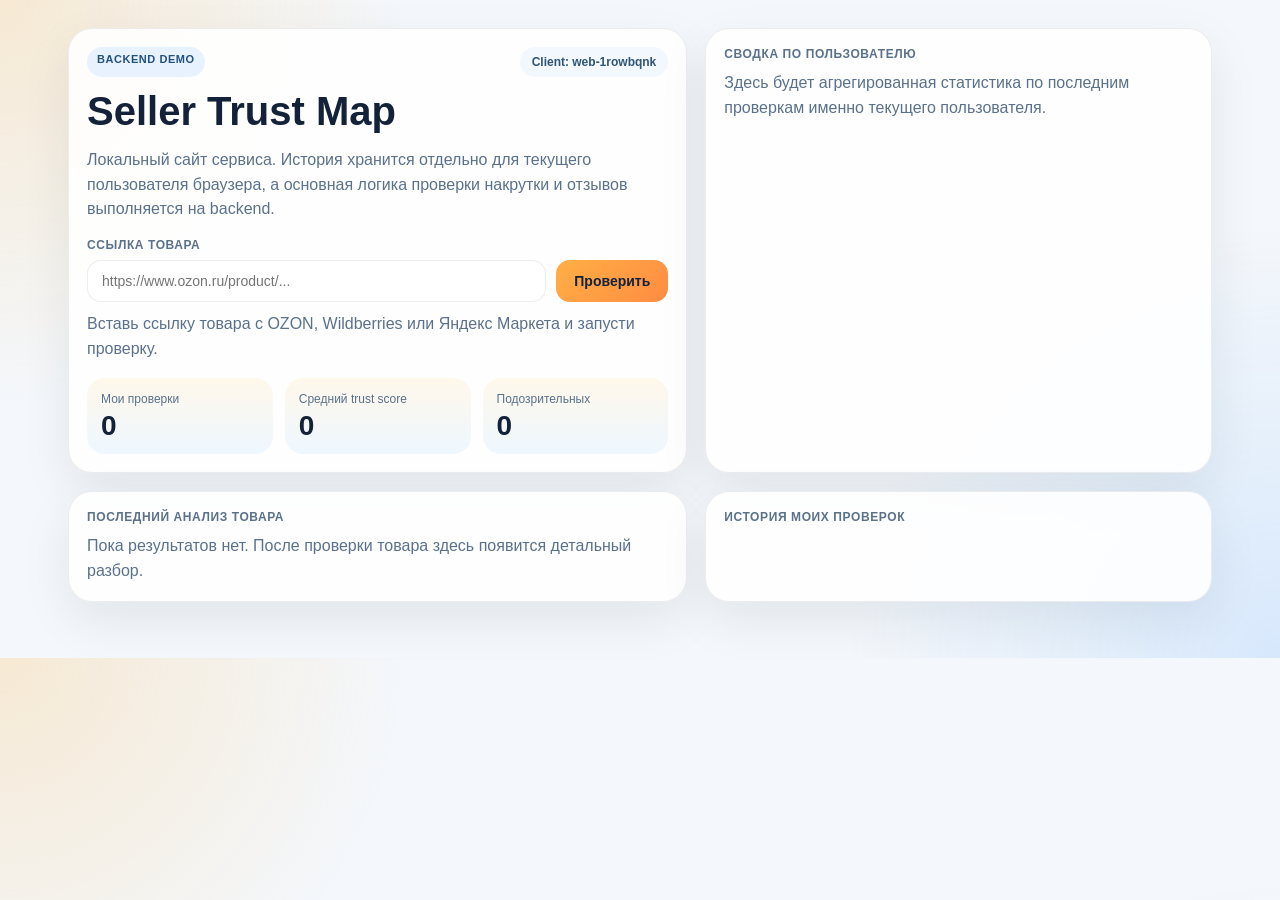
==== backend-go/internal/app/web/index.html @ 6059c46f "first commit" ====
<!DOCTYPE html>
<html lang="ru">
<head>
  <meta charset="UTF-8">
  <meta name="viewport" content="width=device-width, initial-scale=1.0">
  <title>Seller Trust Map Dashboard</title>
  <style>
    :root {
      --bg: #f4f7fb;
      --card: rgba(255, 255, 255, 0.88);
      --line: rgba(19, 34, 56, 0.08);
      --text: #132238;
      --muted: #5a718b;
      --warm: #ffaf45;
      --warm-2: #ff8c42;
      --ok: #dff7e8;
      --warn: #fff1cb;
      --bad: #ffe1df;
      --soft: #eef6ff;
    }

    * { box-sizing: border-box; }
    body {
      margin: 0;
      font-family: "Segoe UI", sans-serif;
      color: var(--text);
      background:
        radial-gradient(circle at top left, rgba(255, 188, 84, 0.24), transparent 28%),
        radial-gradient(circle at bottom right, rgba(84, 165, 255, 0.18), transparent 30%),
        var(--bg);
    }

    .page {
      max-width: 1180px;
      margin: 0 auto;
      padding: 28px 18px 56px;
    }

    .hero, .result-grid {
      display: grid;
      grid-template-columns: 1.1fr 0.9fr;
      gap: 18px;
    }

    .result-grid { margin-top: 18px; }

    .card {
      background: var(--card);
      border: 1px solid var(--line);
      border-radius: 24px;
      padding: 18px;
      box-shadow: 0 18px 50px rgba(19, 34, 56, 0.08);
    }

    .eyebrow, .pill {
      display: inline-block;
      padding: 6px 10px;
      border-radius: 999px;
      font-size: 11px;
      font-weight: 800;
      text-transform: uppercase;
      letter-spacing: 0.05em;
    }

    .eyebrow { background: #e8f2ff; color: #21517f; }
    .pill { margin-bottom: 10px; font-size: 12px; }
    .pill.high { background: var(--ok); color: #12643a; }
    .pill.medium { background: var(--warn); color: #8d5b00; }
    .pill.low { background: var(--bad); color: #a12522; }

    h1 {
      margin: 14px 0 10px;
      font-size: 40px;
      line-height: 1.02;
    }

    .subtitle, .helper, .meta, .empty {
      color: var(--muted);
      line-height: 1.55;
    }

    .field-label, .section-title {
      font-size: 12px;
      font-weight: 800;
      letter-spacing: 0.05em;
      text-transform: uppercase;
      color: var(--muted);
    }

    .field-label {
      display: block;
      margin-bottom: 8px;
    }

    .section-title {
      margin-bottom: 10px;
    }

    .url-row {
      display: grid;
      grid-template-columns: 1fr auto;
      gap: 10px;
      margin-bottom: 10px;
    }

    input {
      width: 100%;
      border: 1px solid var(--line);
      border-radius: 14px;
      padding: 12px 14px;
      font-size: 14px;
      color: var(--text);
      background: #fff;
    }

    button {
      border: none;
      border-radius: 14px;
      padding: 12px 18px;
      background: linear-gradient(135deg, var(--warm) 0%, var(--warm-2) 100%);
      color: var(--text);
      font-size: 14px;
      font-weight: 800;
      cursor: pointer;
    }

    button:disabled {
      opacity: 0.7;
      cursor: progress;
    }

    .stats, .score-grid, .signal-grid {
      display: grid;
      gap: 12px;
    }

    .stats { grid-template-columns: repeat(3, 1fr); margin-top: 16px; }
    .score-grid { grid-template-columns: repeat(2, 1fr); margin-bottom: 12px; }
    .signal-grid { grid-template-columns: repeat(2, 1fr); margin-top: 12px; }

    .stat, .score-box, .signal-box {
      border-radius: 18px;
      padding: 14px;
      background: linear-gradient(180deg, #fff8eb 0%, #eef7ff 100%);
    }

    .signal-box {
      background: var(--soft);
    }

    .stat-label {
      font-size: 12px;
      color: var(--muted);
      margin-bottom: 6px;
    }

    .stat-value, .score-value {
      font-size: 28px;
      font-weight: 800;
      line-height: 1;
    }

    ul {
      margin: 8px 0 0;
      padding-left: 18px;
      line-height: 1.55;
    }

    .history-list {
      display: grid;
      gap: 12px;
    }

    .history-item {
      border: 1px solid var(--line);
      border-radius: 18px;
      padding: 14px;
      background: rgba(255, 255, 255, 0.7);
    }

    .history-top {
      display: flex;
      justify-content: space-between;
      gap: 12px;
      margin-bottom: 8px;
    }

    .history-title {
      font-weight: 700;
    }

    .history-meta {
      font-size: 13px;
      color: var(--muted);
      line-height: 1.5;
    }

    .toolbar {
      display: flex;
      justify-content: space-between;
      gap: 12px;
      flex-wrap: wrap;
      margin-bottom: 10px;
    }

    .chip {
      padding: 8px 12px;
      border-radius: 999px;
      background: #f3f8ff;
      color: #305575;
      font-size: 12px;
      font-weight: 700;
    }

    .hidden { display: none; }

    @media (max-width: 920px) {
      .hero, .result-grid, .stats, .signal-grid, .url-row { grid-template-columns: 1fr; }
    }
  </style>
</head>
<body>
  <main class="page">
    <section class="hero">
      <div class="card">
        <div class="toolbar">
          <span class="eyebrow">Backend Demo</span>
          <span id="clientChip" class="chip">Client: loading...</span>
        </div>
        <h1>Seller Trust Map</h1>
        <p class="subtitle">Локальный сайт сервиса. История хранится отдельно для текущего пользователя браузера, а основная логика проверки накрутки и отзывов выполняется на backend.</p>

        <label class="field-label" for="productUrl">Ссылка товара</label>
        <div class="url-row">
          <input id="productUrl" type="text" placeholder="https://www.ozon.ru/product/..." />
          <button id="checkBtn">Проверить</button>
        </div>
        <div id="status" class="helper">Вставь ссылку товара с OZON, Wildberries или Яндекс Маркета и запусти проверку.</div>

        <div class="stats">
          <div class="stat">
            <div class="stat-label">Мои проверки</div>
            <div id="totalChecks" class="stat-value">0</div>
          </div>
          <div class="stat">
            <div class="stat-label">Средний trust score</div>
            <div id="avgTrust" class="stat-value">0</div>
          </div>
          <div class="stat">
            <div class="stat-label">Подозрительных</div>
            <div id="suspiciousCount" class="stat-value">0</div>
          </div>
        </div>
      </div>

      <div class="card">
        <div class="section-title">Сводка по пользователю</div>
        <div id="summary" class="meta">Здесь будет агрегированная статистика по последним проверкам именно текущего пользователя.</div>
      </div>
    </section>

    <section class="result-grid">
      <div class="card">
        <div class="section-title">Последний анализ товара</div>
        <div id="resultEmpty" class="empty">Пока результатов нет. После проверки товара здесь появится детальный разбор.</div>
        <div id="resultBlock" class="hidden">
          <div id="trustLevelPill" class="pill">risk</div>
          <div class="score-grid">
            <div class="score-box">
              <div class="stat-label">Trust score</div>
              <div id="trustScore" class="score-value">0</div>
            </div>
            <div class="score-box">
              <div class="stat-label">Authenticity</div>
              <div id="authenticity" class="score-value">0</div>
            </div>
          </div>
          <div id="resultMeta" class="meta"></div>
          <div id="recommendation" class="helper" style="margin-top:10px;"></div>
          <div class="section-title" style="margin-top:14px;">Причины риска</div>
          <ul id="reasons"></ul>

          <div class="section-title" style="margin-top:16px;">Сигналы страницы</div>
          <div id="pageSignals" class="signal-grid"></div>
        </div>
      </div>

      <div class="card">
        <div class="section-title">История моих проверок</div>
        <div id="historyList" class="history-list"></div>
      </div>
    </section>
  </main>

  <script>
    const productUrlInput = document.getElementById("productUrl");
    const checkBtn = document.getElementById("checkBtn");
    const statusNode = document.getElementById("status");
    const totalChecksNode = document.getElementById("totalChecks");
    const avgTrustNode = document.getElementById("avgTrust");
    const suspiciousCountNode = document.getElementById("suspiciousCount");
    const summaryNode = document.getElementById("summary");
    const historyListNode = document.getElementById("historyList");
    const resultEmptyNode = document.getElementById("resultEmpty");
    const resultBlockNode = document.getElementById("resultBlock");
    const trustLevelPillNode = document.getElementById("trustLevelPill");
    const trustScoreNode = document.getElementById("trustScore");
    const authenticityNode = document.getElementById("authenticity");
    const resultMetaNode = document.getElementById("resultMeta");
    const recommendationNode = document.getElementById("recommendation");
    const reasonsNode = document.getElementById("reasons");
    const pageSignalsNode = document.getElementById("pageSignals");
    const clientChipNode = document.getElementById("clientChip");

    const clientId = getClientId();
    clientChipNode.textContent = `Client: ${clientId}`;

    checkBtn.addEventListener("click", runCheck);
    bootstrap();

    async function bootstrap() {
      await loadOverview();
      await loadHistory();
    }

    async function runCheck() {
      const productUrl = productUrlInput.value.trim();
      if (!productUrl) {
        statusNode.textContent = "Нужно вставить ссылку товара.";
        return;
      }

      setLoading(true, "Проверяю товар через backend...");
      try {
        const response = await fetch("/api/v1/trust/analyze-url", {
          method: "POST",
          headers: {
            "Content-Type": "application/json",
            "X-Client-Id": clientId
          },
          body: JSON.stringify({ product_url: productUrl })
        });
        const data = await response.json();
        if (!response.ok) {
          throw new Error(data.error || "Ошибка анализа");
        }

        renderResult(data);
        await loadOverview();
        await loadHistory();
        setLoading(false, "Проверка завершена.");
      } catch (error) {
        setLoading(false, error.message || "Не удалось выполнить проверку.");
      }
    }

    async function loadOverview() {
      const response = await fetch(`/api/v1/overview?client_id=${encodeURIComponent(clientId)}`);
      const data = await response.json();
      totalChecksNode.textContent = data.total_checks || 0;
      avgTrustNode.textContent = `${Math.round(data.average_trust_score || 0)}`;
      suspiciousCountNode.textContent = data.suspicious_count || 0;
      summaryNode.textContent = buildSummary(data);
    }

    async function loadHistory() {
      const response = await fetch(`/api/v1/checks/recent?client_id=${encodeURIComponent(clientId)}`);
      const items = await response.json();
      historyListNode.innerHTML = "";

      if (!items.length) {
        historyListNode.innerHTML = '<div class="empty">История этого пользователя пока пуста. После первой проверки записи появятся здесь.</div>';
        return;
      }

      for (const item of items) {
        const node = document.createElement("article");
        node.className = "history-item";
        node.innerHTML = `
          <div class="history-top">
            <div class="history-title">${escapeHtml(item.product_title || "Unknown product")}</div>
            <div class="pill ${item.trust_level}">${trustLabel(item.trust_level)}</div>
          </div>
          <div class="history-meta">${escapeHtml(item.seller_name || "Unknown seller")}</div>
          <div class="history-meta">${escapeHtml(item.marketplace)} • score ${item.trust_score}/100 • authenticity ${item.rating_authenticity}/100</div>
          <div class="history-meta">${escapeHtml(item.checked_at || "")}</div>
        `;
        historyListNode.appendChild(node);
      }
    }

    function renderResult(data) {
      resultEmptyNode.classList.add("hidden");
      resultBlockNode.classList.remove("hidden");
      trustLevelPillNode.className = `pill ${data.trust_level}`;
      trustLevelPillNode.textContent = trustLabel(data.trust_level);
      trustScoreNode.textContent = `${data.trust_score}/100`;
      authenticityNode.textContent = `${data.rating_authenticity}/100`;
      resultMetaNode.textContent = `${data.marketplace} • ${data.product.title} • ${data.seller.name}`;
      recommendationNode.textContent = data.recommendation;

      reasonsNode.innerHTML = "";
      for (const reason of data.reasons || []) {
        const li = document.createElement("li");
        li.textContent = reason;
        reasonsNode.appendChild(li);
      }

      renderPageSignals(data.page_signals || {});
    }

    function renderPageSignals(signals) {
      pageSignalsNode.innerHTML = "";
      const items = [
        ["HTML fetched", signals.fetch_successful ? "yes" : "no"],
        ["Structured data", signals.structured_data_found ? "found" : "not found"],
        ["Parsed title", signals.product_title || "not extracted"],
        ["Parsed rating", signals.parsed_rating || "n/a"],
        ["Parsed reviews", signals.parsed_review_count || "n/a"],
        ["Suspicious blocks", signals.suspicious_text_blocks || 0]
      ];

      for (const [label, value] of items) {
        const node = document.createElement("div");
        node.className = "signal-box";
        node.innerHTML = `<div class="stat-label">${escapeHtml(label)}</div><div>${escapeHtml(value)}</div>`;
        pageSignalsNode.appendChild(node);
      }
    }

    function buildSummary(data) {
      if (!data.total_checks) {
        return "После первой проверки здесь появятся агрегированные показатели по trust score, suspicious товарам и истории анализа текущего пользователя.";
      }
      return `Проверок: ${data.total_checks}. High: ${data.high_trust_count}, Medium: ${data.medium_trust_count}, Low: ${data.low_trust_count}. Средняя достоверность рейтинга: ${Math.round(data.average_authenticity || 0)}/100.`;
    }

    function setLoading(isLoading, message) {
      checkBtn.disabled = isLoading;
      checkBtn.textContent = isLoading ? "Проверяем..." : "Проверить";
      statusNode.textContent = message;
    }

    function trustLabel(level) {
      if (level === "high") return "Низкий риск";
      if (level === "medium") return "Умеренный риск";
      return "Высокий риск";
    }

    function getClientId() {
      const key = "seller-trust-map-client-id";
      let value = localStorage.getItem(key);
      if (!value) {
        value = "web-" + Math.random().toString(36).slice(2, 10);
        localStorage.setItem(key, value);
      }
      return value;
    }

    function escapeHtml(value) {
      return String(value)
        .replaceAll("&", "&amp;")
        .replaceAll("<", "&lt;")
        .replaceAll(">", "&gt;")
        .replaceAll('"', "&quot;")
        .replaceAll("'", "&#039;");
    }
  </script>
</body>
</html>
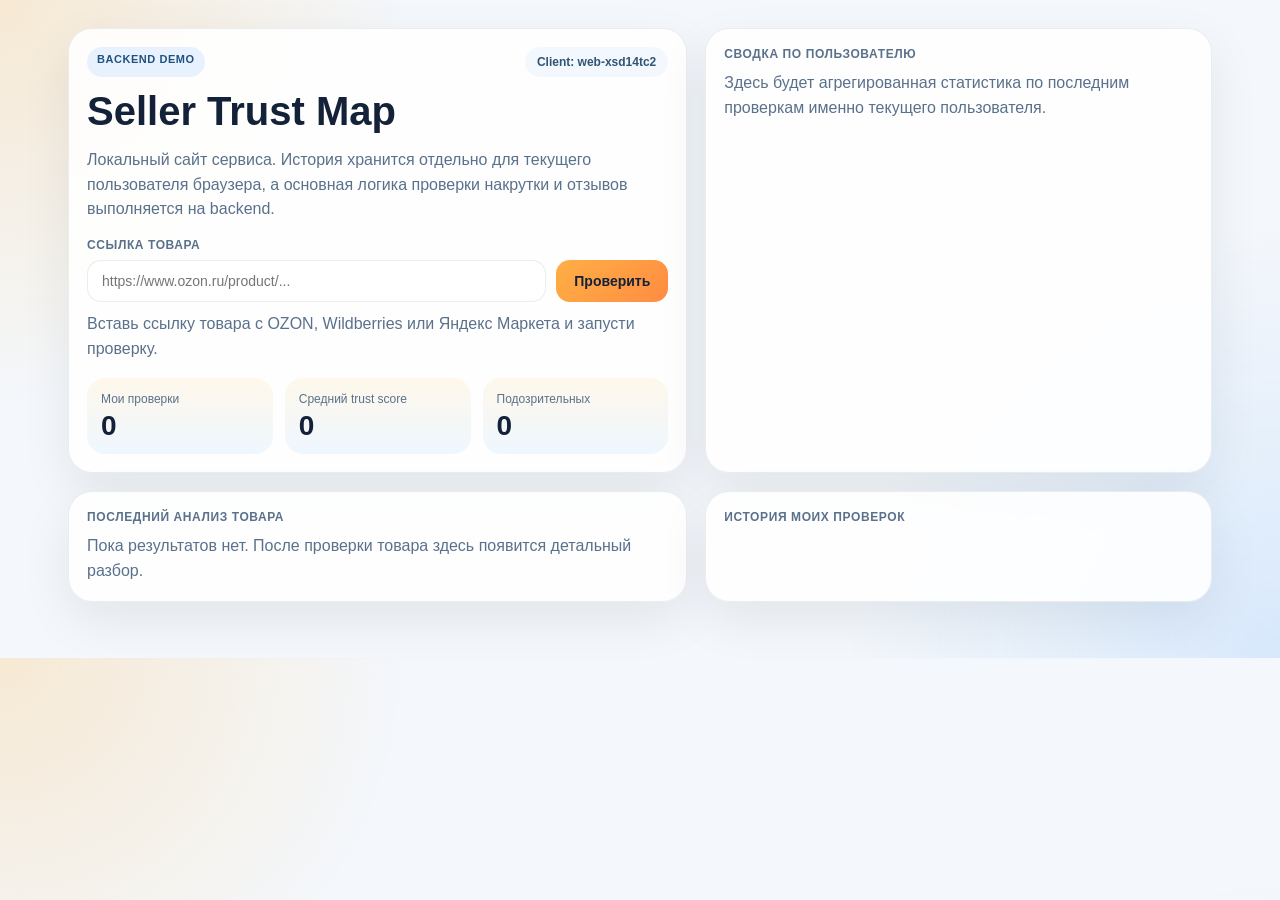
==== commit a5ee42bd: "feat: improve page signals and user check history" ====
--- a/backend-go/internal/app/web/index.html
+++ b/backend-go/internal/app/web/index.html
@@ -413,6 +413,9 @@
       pageSignalsNode.innerHTML = "";
       const items = [
         ["HTML fetched", signals.fetch_successful ? "yes" : "no"],
+        ["Fetch status", signals.fetch_status_code || "n/a"],
+        ["Fetch blocked", signals.fetch_blocked ? "yes" : "no"],
+        ["Fetch error", signals.fetch_error || "none"],
         ["Structured data", signals.structured_data_found ? "found" : "not found"],
         ["Parsed title", signals.product_title || "not extracted"],
         ["Parsed rating", signals.parsed_rating || "n/a"],
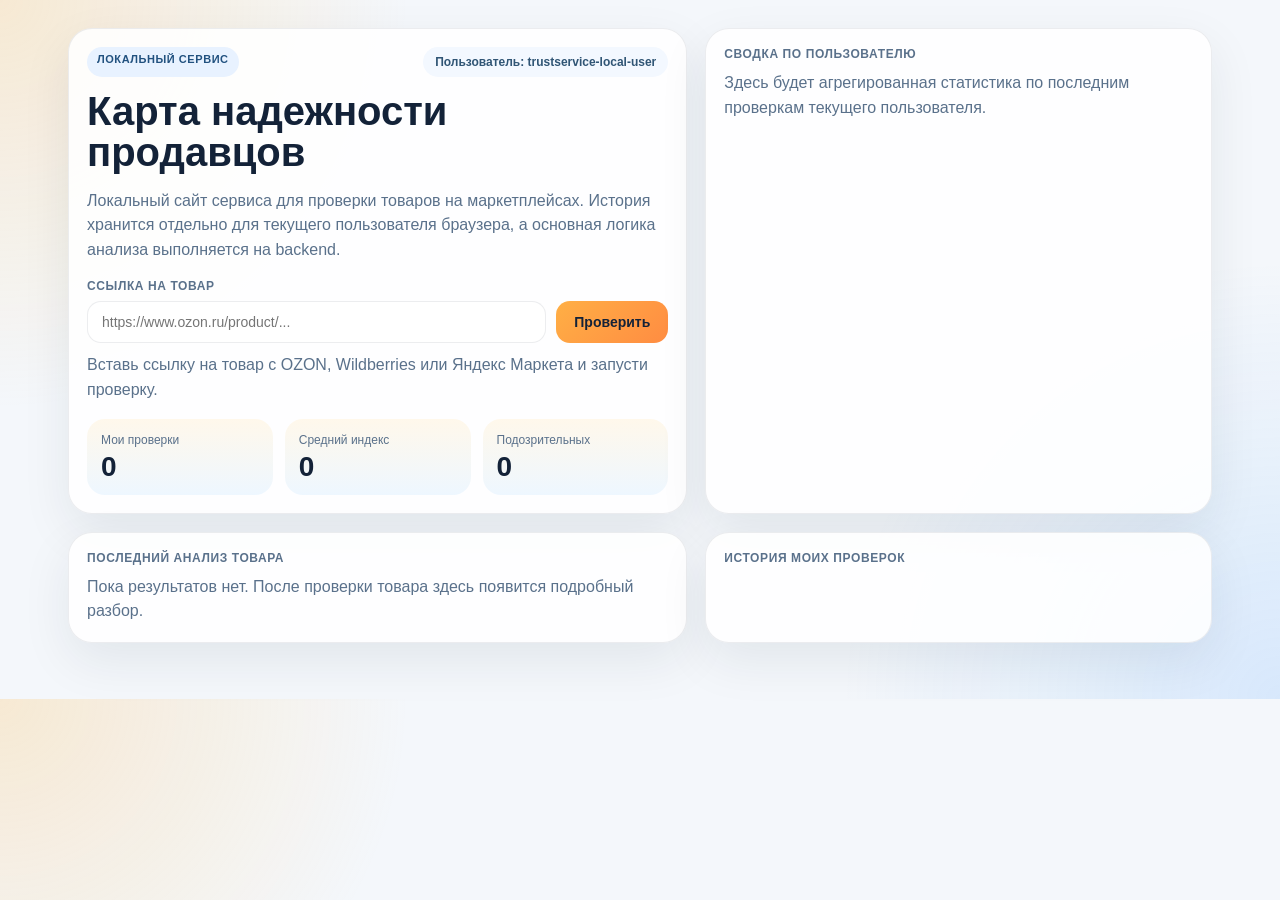
==== commit 5e76d098: "feat: localize app and unify check history" ====
--- a/backend-go/internal/app/web/index.html
+++ b/backend-go/internal/app/web/index.html
@@ -3,7 +3,7 @@
 <head>
   <meta charset="UTF-8">
   <meta name="viewport" content="width=device-width, initial-scale=1.0">
-  <title>Seller Trust Map Dashboard</title>
+  <title>Карта надежности продавцов</title>
   <style>
     :root {
       --bg: #f4f7fb;
@@ -224,18 +224,18 @@
     <section class="hero">
       <div class="card">
         <div class="toolbar">
-          <span class="eyebrow">Backend Demo</span>
-          <span id="clientChip" class="chip">Client: loading...</span>
+          <span class="eyebrow">Локальный сервис</span>
+          <span id="clientChip" class="chip">Пользователь: загрузка...</span>
         </div>
-        <h1>Seller Trust Map</h1>
-        <p class="subtitle">Локальный сайт сервиса. История хранится отдельно для текущего пользователя браузера, а основная логика проверки накрутки и отзывов выполняется на backend.</p>
-
-        <label class="field-label" for="productUrl">Ссылка товара</label>
+        <h1>Карта надежности продавцов</h1>
+        <p class="subtitle">Локальный сайт сервиса для проверки товаров на маркетплейсах. История хранится отдельно для текущего пользователя браузера, а основная логика анализа выполняется на backend.</p>
+
+        <label class="field-label" for="productUrl">Ссылка на товар</label>
         <div class="url-row">
           <input id="productUrl" type="text" placeholder="https://www.ozon.ru/product/..." />
           <button id="checkBtn">Проверить</button>
         </div>
-        <div id="status" class="helper">Вставь ссылку товара с OZON, Wildberries или Яндекс Маркета и запусти проверку.</div>
+        <div id="status" class="helper">Вставь ссылку на товар с OZON, Wildberries или Яндекс Маркета и запусти проверку.</div>
 
         <div class="stats">
           <div class="stat">
@@ -243,7 +243,7 @@
             <div id="totalChecks" class="stat-value">0</div>
           </div>
           <div class="stat">
-            <div class="stat-label">Средний trust score</div>
+            <div class="stat-label">Средний индекс</div>
             <div id="avgTrust" class="stat-value">0</div>
           </div>
           <div class="stat">
@@ -255,23 +255,23 @@
 
       <div class="card">
         <div class="section-title">Сводка по пользователю</div>
-        <div id="summary" class="meta">Здесь будет агрегированная статистика по последним проверкам именно текущего пользователя.</div>
+        <div id="summary" class="meta">Здесь будет агрегированная статистика по последним проверкам текущего пользователя.</div>
       </div>
     </section>
 
     <section class="result-grid">
       <div class="card">
         <div class="section-title">Последний анализ товара</div>
-        <div id="resultEmpty" class="empty">Пока результатов нет. После проверки товара здесь появится детальный разбор.</div>
+        <div id="resultEmpty" class="empty">Пока результатов нет. После проверки товара здесь появится подробный разбор.</div>
         <div id="resultBlock" class="hidden">
-          <div id="trustLevelPill" class="pill">risk</div>
+          <div id="trustLevelPill" class="pill">риск</div>
           <div class="score-grid">
             <div class="score-box">
-              <div class="stat-label">Trust score</div>
+              <div class="stat-label">Индекс надежности</div>
               <div id="trustScore" class="score-value">0</div>
             </div>
             <div class="score-box">
-              <div class="stat-label">Authenticity</div>
+              <div class="stat-label">Достоверность рейтинга</div>
               <div id="authenticity" class="score-value">0</div>
             </div>
           </div>
@@ -313,7 +313,7 @@
     const clientChipNode = document.getElementById("clientChip");
 
     const clientId = getClientId();
-    clientChipNode.textContent = `Client: ${clientId}`;
+    clientChipNode.textContent = `Пользователь: ${clientId}`;
 
     checkBtn.addEventListener("click", runCheck);
     bootstrap();
@@ -326,7 +326,7 @@
     async function runCheck() {
       const productUrl = productUrlInput.value.trim();
       if (!productUrl) {
-        statusNode.textContent = "Нужно вставить ссылку товара.";
+        statusNode.textContent = "Нужно вставить ссылку на товар.";
         return;
       }
 
@@ -378,12 +378,12 @@
         node.className = "history-item";
         node.innerHTML = `
           <div class="history-top">
-            <div class="history-title">${escapeHtml(item.product_title || "Unknown product")}</div>
+            <div class="history-title">${escapeHtml(item.product_title || "Неизвестный товар")}</div>
             <div class="pill ${item.trust_level}">${trustLabel(item.trust_level)}</div>
           </div>
-          <div class="history-meta">${escapeHtml(item.seller_name || "Unknown seller")}</div>
-          <div class="history-meta">${escapeHtml(item.marketplace)} • score ${item.trust_score}/100 • authenticity ${item.rating_authenticity}/100</div>
-          <div class="history-meta">${escapeHtml(item.checked_at || "")}</div>
+          <div class="history-meta">${escapeHtml(item.seller_name || "Неизвестный продавец")}</div>
+          <div class="history-meta">${escapeHtml(humanizeMarketplace(item.marketplace))} • индекс ${item.trust_score}/100 • достоверность ${item.rating_authenticity}/100</div>
+          <div class="history-meta">${escapeHtml(formatDate(item.checked_at || ""))}</div>
         `;
         historyListNode.appendChild(node);
       }
@@ -396,7 +396,7 @@
       trustLevelPillNode.textContent = trustLabel(data.trust_level);
       trustScoreNode.textContent = `${data.trust_score}/100`;
       authenticityNode.textContent = `${data.rating_authenticity}/100`;
-      resultMetaNode.textContent = `${data.marketplace} • ${data.product.title} • ${data.seller.name}`;
+      resultMetaNode.textContent = `${humanizeMarketplace(data.marketplace)} • ${data.product.title} • ${data.seller.name}`;
       recommendationNode.textContent = data.recommendation;
 
       reasonsNode.innerHTML = "";
@@ -412,15 +412,15 @@
     function renderPageSignals(signals) {
       pageSignalsNode.innerHTML = "";
       const items = [
-        ["HTML fetched", signals.fetch_successful ? "yes" : "no"],
-        ["Fetch status", signals.fetch_status_code || "n/a"],
-        ["Fetch blocked", signals.fetch_blocked ? "yes" : "no"],
-        ["Fetch error", signals.fetch_error || "none"],
-        ["Structured data", signals.structured_data_found ? "found" : "not found"],
-        ["Parsed title", signals.product_title || "not extracted"],
-        ["Parsed rating", signals.parsed_rating || "n/a"],
-        ["Parsed reviews", signals.parsed_review_count || "n/a"],
-        ["Suspicious blocks", signals.suspicious_text_blocks || 0]
+        ["HTML страницы", signals.fetch_successful ? "получен" : "не получен"],
+        ["HTTP-статус", signals.fetch_status_code || "нет данных"],
+        ["Блокировка со стороны сайта", signals.fetch_blocked ? "да" : "нет"],
+        ["Ошибка загрузки", signals.fetch_error || "нет"],
+        ["Структурированные данные", signals.structured_data_found ? "найдены" : "не найдены"],
+        ["Название товара", signals.product_title || "не извлечено"],
+        ["Распознанный рейтинг", signals.parsed_rating || "нет данных"],
+        ["Распознанное число отзывов", signals.parsed_review_count || "нет данных"],
+        ["Подозрительные блоки текста", signals.suspicious_text_blocks || 0]
       ];
 
       for (const [label, value] of items) {
@@ -433,9 +433,9 @@
 
     function buildSummary(data) {
       if (!data.total_checks) {
-        return "После первой проверки здесь появятся агрегированные показатели по trust score, suspicious товарам и истории анализа текущего пользователя.";
-      }
-      return `Проверок: ${data.total_checks}. High: ${data.high_trust_count}, Medium: ${data.medium_trust_count}, Low: ${data.low_trust_count}. Средняя достоверность рейтинга: ${Math.round(data.average_authenticity || 0)}/100.`;
+        return "После первой проверки здесь появятся агрегированные показатели по индексу надежности, подозрительным товарам и истории анализа текущего пользователя.";
+      }
+      return `Проверок: ${data.total_checks}. Низкий риск: ${data.high_trust_count}, средний риск: ${data.medium_trust_count}, высокий риск: ${data.low_trust_count}. Средняя достоверность рейтинга: ${Math.round(data.average_authenticity || 0)}/100.`;
     }
 
     function setLoading(isLoading, message) {
@@ -446,17 +446,28 @@
 
     function trustLabel(level) {
       if (level === "high") return "Низкий риск";
-      if (level === "medium") return "Умеренный риск";
+      if (level === "medium") return "Средний риск";
       return "Высокий риск";
+    }
+
+    function humanizeMarketplace(code) {
+      if (code === "ozon") return "OZON";
+      if (code === "wildberries") return "Wildberries";
+      if (code === "yandex_market") return "Яндекс Маркет";
+      return code || "Маркетплейс";
+    }
+
+    function formatDate(value) {
+      if (!value) return "";
+      const date = new Date(value);
+      if (Number.isNaN(date.getTime())) return value;
+      return date.toLocaleString("ru-RU");
     }
 
     function getClientId() {
       const key = "seller-trust-map-client-id";
-      let value = localStorage.getItem(key);
-      if (!value) {
-        value = "web-" + Math.random().toString(36).slice(2, 10);
-        localStorage.setItem(key, value);
-      }
+      const value = "trustservice-local-user";
+      localStorage.setItem(key, value);
       return value;
     }
 
